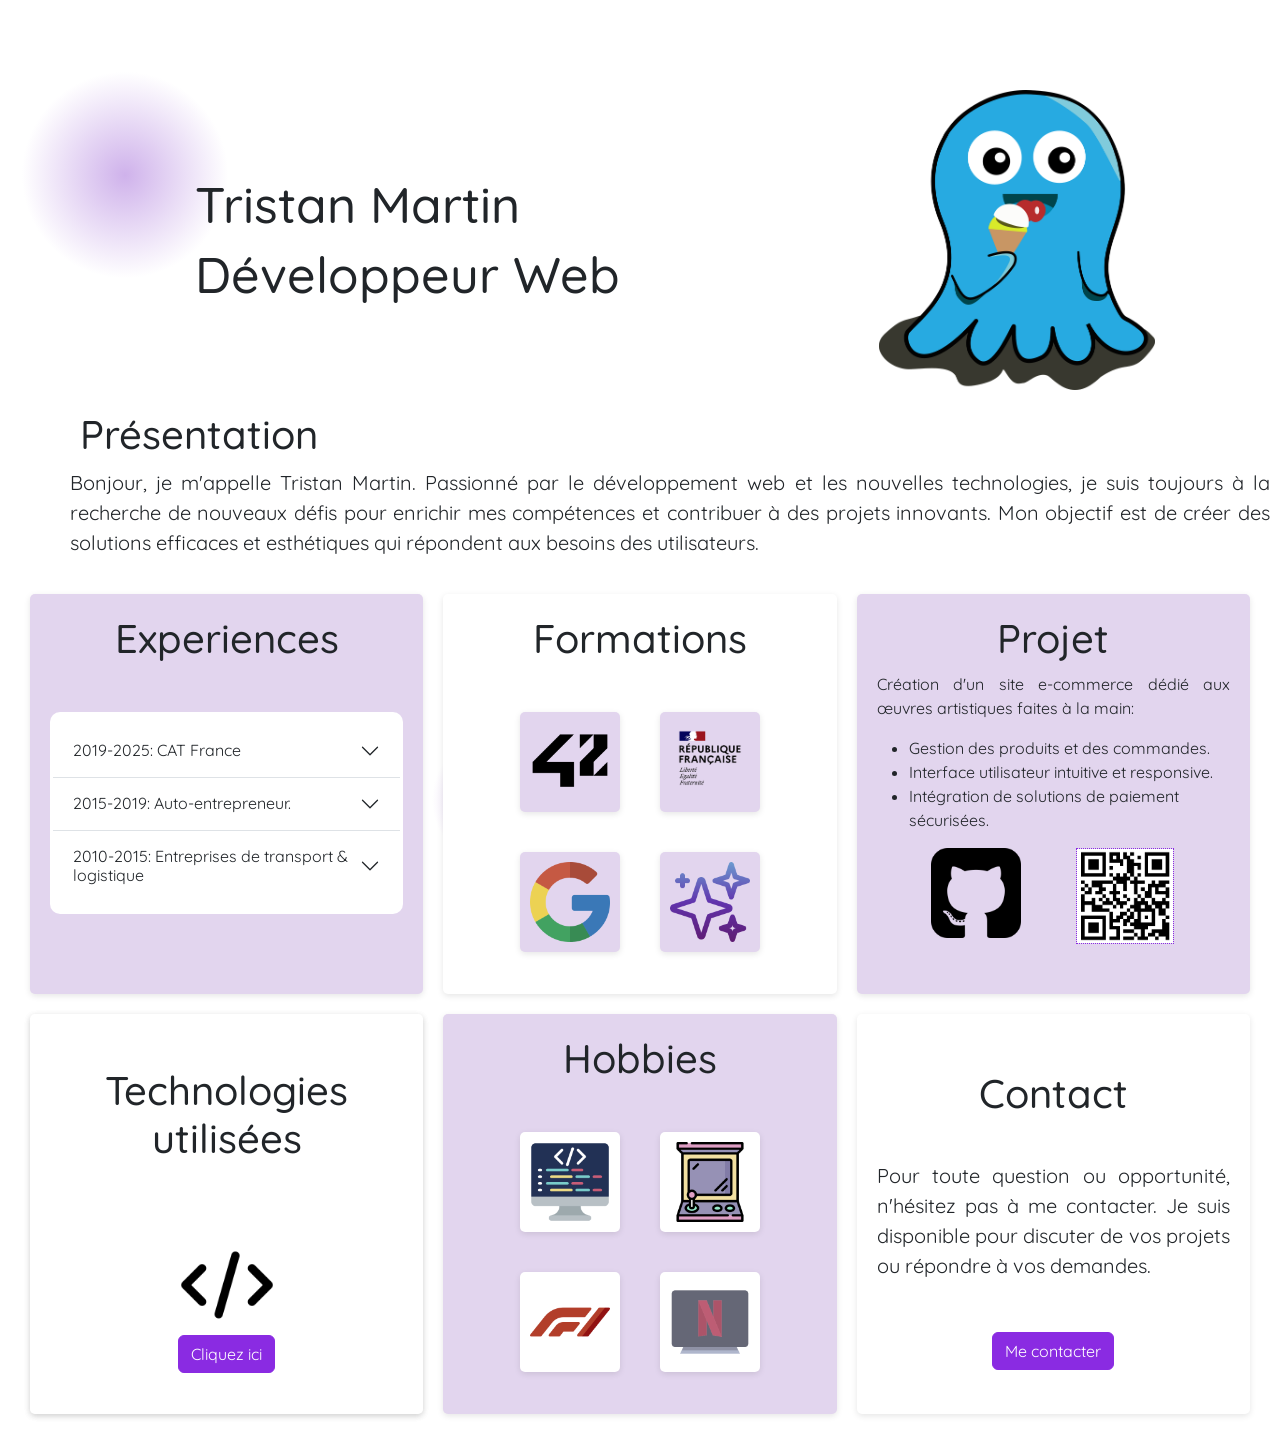
==== cvmartin.html @ cede71ad "MonNouveauCV" ====
<!DOCTYPE html>
<html lang="en">
<head>
    <meta charset="UTF-8">
    <meta name="viewport" content="width=device-width, initial-scale=1.0">
    <link href="https://cdn.jsdelivr.net/npm/bootstrap@5.3.3/dist/css/bootstrap.min.css" rel="stylesheet" integrity="sha384-QWTKZyjpPEjISv5WaRU9OFeRpok6YctnYmDr5pNlyT2bRjXh0JMhjY6hW+ALEwIH" crossorigin="anonymous">
    <script src="https://cdn.jsdelivr.net/npm/bootstrap@5.3.3/dist/js/bootstrap.bundle.min.js" integrity="sha384-YvpcrYf0tY3lHB60NNkmXc5s9fDVZLESaAA55NDzOxhy9GkcIdslK1eN7N6jIeHz" crossorigin="anonymous"></script>
    <link rel="stylesheet" href="./style.css">
    <title>CV</title>
</head>
<body>
    <header></header>
    <main>
        <div class="main-container">
            <div class="presentation-container">
                <div class="presentation-top-container">
                    <div class="titles-container">
                        <h1 class="title">Tristan Martin</h1>
                        <h1 class="sub-title">Développeur Web</h1>
                    </div>
                    <div class="image-avatar-container">
                        <img src="./images/monster-654750_1280.png" alt="">
                    </div>
                </div>
                <div class="text-presentation-container">
                    <h1>Présentation</h1>
                    <p>Bonjour, je m'appelle Tristan Martin. Passionné par le développement web et les nouvelles technologies, je suis toujours à la recherche de nouveaux défis pour enrichir mes compétences et contribuer à des projets innovants. Mon objectif est de créer des solutions efficaces et esthétiques qui répondent aux besoins des utilisateurs.</p>
                </div>
            </div>
            <div class="grid-container">
                <div class="experiences-container box">
                    <h1>Experiences</h1>
                    <div class="accordion-border-container">
                        <div class="accordion accordion-flush" id="accordionFlushExample">
                            <div class="accordion-item">
                            <h2 class="accordion-header">
                                <button class="accordion-button collapsed" type="button" data-bs-toggle="collapse" data-bs-target="#flush-collapseOne" aria-expanded="false" aria-controls="flush-collapseOne">
                                    2019-2025:  CAT France
                                </button>
                            </h2>
                            <div id="flush-collapseOne" class="accordion-collapse collapse" data-bs-parent="#accordionFlushExample">
                                <div class="accordion-body">Exploitant de transport routier.</div>
                            </div>
                            </div>
                            <div class="accordion-item">
                            <h2 class="accordion-header">
                                <button class="accordion-button collapsed" type="button" data-bs-toggle="collapse" data-bs-target="#flush-collapseTwo" aria-expanded="false" aria-controls="flush-collapseTwo">
                                    2015-2019: Auto-entrepreneur.
                                </button>
                            </h2>
                                <div id="flush-collapseTwo" class="accordion-collapse collapse" data-bs-parent="#accordionFlushExample">
                                <div class="accordion-body">Analyste/Commentateur dans l'e-sport.</div>
                                </div>
                            </div>
                            <div class="accordion-item">
                            <h2 class="accordion-header">
                                <button class="accordion-button collapsed" type="button" data-bs-toggle="collapse" data-bs-target="#flush-collapseThree" aria-expanded="false" aria-controls="flush-collapseThree">
                                    2010-2015: Entreprises de transport &   logistique
                                </button>
                            </h2>
                            <div id="flush-collapseThree" class="accordion-collapse collapse  " data-bs-parent="#accordionFlushExample">
                                <div class="accordion-body">Diverses missions dans le transport & logistique.</div>
                            </div>
                        </div>
                      </div>
                    </div>
                </div>
                <div class="formations-container box">
                    <h1>Formations</h1>
                    <div class="formation-group">
                        <div class="formation box formation1">
                            <img class="img-formation" src="./images/logo42.png" alt="42">
                            <div class="popup-formation box popup" id="pop1">
                                <h3>Piscine de l'école 42</h3>
                                <p>1 mois intensif de programmation en language C.</p>
                            </div>
                        </div>
                        <div class="formation box formation2">
                            <img class="img-formation" src="./images/republique-francaise-logo.png" alt="greta">
                            <div class="popup-formation box popup" id="pop2">
                                <h3>GRETA</h3>
                                <p>Titre pro: Développeur Web et Web Mobile.</p>
                            </div>
                        </div>
                        <div class="formation box formation3">
                            <img class="img-formation" src="./images/google.png" alt="greta">
                            <div class="popup-formation box popup" id="pop3">
                                <h3>Google</h3>
                                <p>Apprentissage via Google.</p>
                            </div>
                        </div>
                        <div class="formation box formation4">
                            <img class="img-formation" src="./images/ai-technology.png" alt="greta">
                            <div class="popup-formation box popup" id="pop4">
                                <h3>AI Tech</h3>
                                <p>Apprentissage via différentes intelligences artificielle generative.</p>
                            </div>
                        </div>
                    </div>
                </div>
                <div class="projet-container box">
                    <h1>Projet</h1>
                    <p>Création d'un site e-commerce dédié aux œuvres artistiques faites à la main:
                        <ul>
                            <li>Gestion des produits et des commandes.</li>
                            <li>Interface utilisateur intuitive et responsive.</li>
                            <li>Intégration de solutions de paiement sécurisées.</li>
                        </ul>
                    </p>
                    <div class="bottom-projet-container">
                        <div class="github-info-container">
                            <p><img src="./images/github-sign.png" alt="github-icon">
                            </p>
                        </div>
                        <div class="qr-container"><a href="https://github.com/trqr" target="_blank"><img src="./images/githubqr.png" alt="qrcode"></div></a>
                    </div>
                </div>
                <div class="competences-container box">
                    <div class="logos-container">
                        <img src="./images/html5-brands.svg" alt="html">
                        <img src="./images/css3-alt-brands.svg" alt="css">
                        <img src="./images/js-brands.svg" alt="js">
                        <img src="./images/angular-brands.svg" alt="angular">
                        <img src="./images/java-brands.svg" alt="java">
                        <img src="./images/react-brands.svg" alt="react">
                    </div>
                    <!-------------------------------- translate container --------------------- -->
                    <div id="target" class="translate-container box">
                        <h1>Technologies utilisées</h1>
                        <div class="translate-content">
                            <img src="./images/code.png" alt="">

                            <div class="translate-buttons">
                                <a href="#target">
                                    <button  class="btn btn-primary btn-custom translate-button">Cliquez ici</button>
                                </a>
                                <a href="#target2">
                                    <button  class="btn btn-primary btn-custom translate-button2">Cliquez ici</button>
                                </a>
                            </div>
                        </div>
                    </div>
                    <!------------------------------------------------------------------------------>

                </div>
                <div class="hobbit-container box">
                    <h1>Hobbies</h1>
                    <div class="formation-group">
                        <div class="formation box formation1">
                            <img class="img-formation" src="./images/programming.png" alt="dev">
                            <div class="popup-formation box popup" id="pop1">
                                <h3>Programming</h3>
                            </div>
                        </div>
                        <div class="formation box formation2">
                            <img class="img-formation" src="./images/arcade.png" alt="gaming">
                            <div class="popup-formation box popup" id="pop2">
                                <h3>Gaming</h3>
                            </div>
                        </div>
                        <div class="formation box formation3">
                            <img class="img-formation" src="./images/f1.png" alt="F1">
                            <div class="popup-formation box popup" id="pop3">
                                <h3>Formula One</h3>
                            </div>
                        </div>
                        <div class="formation box formation4">
                            <img class="img-formation" src="./images/netflix.png" alt="netflix">
                            <div class="popup-formation box popup" id="pop4">
                                <h3>Streaming</h3>
                            </div>
                        </div>
                    </div>
                </div>
                <div class="contact-container box">
                    <h1> Contact </h1>
                    <p>Pour toute question ou opportunité, n'hésitez pas à me contacter. Je suis disponible pour discuter de vos projets ou répondre à vos demandes.</p>
                    <button class="btn btn-primary btn-custom" type="button" data-bs-toggle="offcanvas" data-bs-target="#offcanvasRight" aria-controls="offcanvasRight">Me contacter</button>
                </div>
            </div>
        </div>



<!-- ---------------------------------------------OFF CANVAS ------------------------------------------------------------------------------------ -->

        <div class="offcanvas offcanvas-end" tabindex="-1" id="offcanvasRight" aria-labelledby="offcanvasRightLabel">
            <div class="offcanvas-header">
                <h5 class="offcanvas-title" id="offcanvasRightLabel">Mes infos</h5>
                <button type="button" class="btn-close" data-bs-dismiss="offcanvas" aria-label="Close"></button>
            </div>
            <div class="offcanvas-body">
                <div class="contact-infos box">
                    <div class="name">
                        <img src="./images/identification-card.png" alt="tel">
                        <p>Tristan Martin</p>
                    </div>
                    <div class="tel">
                        <img src="./images/phone-call.png" alt="tel">
                        <p>06 01 83 95 32</p>
                    </div>
                    <div class="email">
                        <img src="./images/email.png" alt="tel">
                        <p>tristanqr@gmail.com</p>
                    </div>
                </div>
                <!-- <h5>Formulaire de contact</h5>
                <p>Si vous souhaitez me laisser un message par écrit: </p> -->
                <form class="box" action="" method="post">
                    <fieldset>
                        <legend>Contactez moi par écrit</legend>
                        <div class="name-input input">
                            <input type="text" id="name" name="name" placeholder="Alex, Yusuf..." required>
                            <label for="name">Prénom</label>
                        </div>
                        <div class="lastname-input input">
                            <input type="text" id="lastname" name="lastname" placeholder="Ex: Dupont, Martin..." required>
                            <label for="lastname">Nom</label>
                        </div>
                        <div class="email-input input">
                            <input type="email" id="email" name="email" placeholder="Ex: jeanrobert@exemple.com..." required>
                            <label for="email">Email</label>
                        </div>
                        <div class="textarea-input input">
                            <textarea  name="message" id="message" placeholder="Votre message" required></textarea>
                        </div>
                        <button class="btn btn-primary btn-custom submit-btn" type="submit">Envoyer</button>
                    </fieldset>
                </form>
            </div>
        </div>
        <div class="degrade-div"></div>
        <div class="degrade-div2"></div>
    </main>
    <footer></footer>
</body>
</html>
---- style.css ----
@import url('https://fonts.googleapis.com/css2?family=Quicksand:wght@300..700&display=swap');


/* div {
    border: 1px solid black;
} */

* {
    font-family: Quicksand;
}

body {
    background-color: rgb(255, 252, 252);
}

a {
    text-decoration: none;
}

p {
    font-size: 20px;
    text-align: justify;
}

h1{
    margin: 10px;
}

.title, .sub-title {
    font-size: 50px;
}

.box {
    box-shadow: 0 2px 6px rgba(0, 0, 0, 0.1);
    border-radius: 5px;
    background-color: white;
    padding: 10px 10px;
}

.box:hover {
    background-color: rgb(245, 250, 253);
}



.experiences-container, .projet-container, .hobbit-container {
    background-color: #e2d5ee;
    padding: 10px 20px;
}

.formations-container, .competences-container, .contact-container {
    padding: 10px 20px;
}

.experiences-container:hover, .projet-container:hover, .hobbit-container:hover {
    background-color: rgb(215, 198, 233);
}

.main-container {
    display: flex;
    justify-content: center;
    height: 95vh;
    margin: 30px 30px;
    .presentation-container {
        display: flex;
        flex-direction: column;
        justify-content: space-around;
        margin: 10px 30px;
        width: 40%;
        .presentation-top-container {
            display: flex;
            margin-top: 50px;
            align-items: center;
            .image-avatar-container {
                height: 300px;
                width: min-content;
                display: flex;
                float: right;
                img {
                    height: 300px;
                }
            }
        }
        .text-presentation-container {
           display: flex;
           flex-direction: column;
           justify-content: center;
           padding: 10px 10px;
        }
    }
}

.grid-container {
    display: grid;
    grid-template-columns: repeat(3, 1fr);
    grid-template-rows: repeat(2, 1fr);
    gap: 20px;
}

.contact-container {
    display: flex;
    flex-direction: column;
    align-items: center;
    justify-content: space-evenly;
}

.btn-custom {
    background-color: #8a2be2;
    border-color: #8a2be2;
}

.btn-custom:hover {
    background-color: #bd97e0;
    border-color: #bd97e0;
    box-shadow: 0 2px 6px rgba(0, 0, 0, 0.3);
}

.input {
    position: relative;
    margin: 10px 10px;
    input {
        width: 100%;
        height: 40px;
        border-radius: 5px;
        border: 1px solid black;
        padding-left: 8px;
    }
    label {
        position: absolute;
        bottom: 7px;
        right: 10px;
    }
    textarea {
        width: 100%;
        min-height: 250px;
        padding-left: 8px;
    }
}

h5 {
    margin: 20px;
}

input:focus, input:hover, textarea:focus, textarea:hover {
    background-color: rgb(226, 213, 238);
    ~ label {
        background-color: rgb(226, 213, 238);
    }
}

.offcanvas-body {
    display: flex;
    flex-direction: column;
    justify-content: start;
    p {
        font-size: 16px
    }
    .contact-infos div {
        display: flex;
        align-items: center;    
        p {
            margin: 10px 10px;
            font-size: 16px;
        }
        img {
            width: 30px;
            height: 30px;
        }
    }
}

.contact-infos {
    margin-bottom: 40px;
    padding-left: 20px;
}

form {
    display: flex;
    flex-direction: column;
    legend {
        margin: 10px 10px;
    }
    button {
        width: 100%;
    }
}

.competences-container {
    position: relative;
}

.translate-container {
    position: absolute;
    z-index: 2;
    width: 100%;
    height: 100%;
    top: 0px;
    left: 0px;
    display: flex;
    flex-direction: column;
    justify-content: space-around;
    align-items: center;
    text-align: center;
    img {
        width: 100px;
    }
}

.translate-container:target  {
    transition: ease-in-out 1s;
    transform: translateX(250px);
    box-shadow: 0 2px 6px rgba(0, 0, 0, 0.452);
    .translate-button {
        display: none;
    }
    .translate-button2 {
        display: block;
    }
}


.translate-container {
    transition: transform 1s ease-in-out;
}

.translate-container:active:after {
    transform: translateX(0);
}

.logos-container {
    display: grid;
    grid-template-columns: 120px 120px;
    grid-template-rows: 120px 120px;
    height: 100%;
    gap: 20px;
    img {
        height: auto;
        width: 80px; 
    }
}

.translate-buttons {
    position: relative;
}

.translate-button2 {
    display: none;
}

.last-accordion {
    border-bottom-right-radius: 10px;
}

.experiences-container {
    text-align: center;
}

.accordion-border-container {
    background-color: white;
    padding: 3px;
    border-radius: 10px;
    margin: 50px 0;
}
.accordion {
    display: flex;
    flex-direction: column;
    justify-content: center;
    margin: 10px 0px;
}

.formations-container {
    text-align: center;
}

.formation-group {
    display: grid;
    grid-template-columns: 100px 100px;
    grid-template-rows: 100px 100px;
    gap: 40px;
    justify-content: center;
    margin-top: 50px;
}

.formation {
    position: relative;
    .img-formation {
        max-width: 80px;
        max-height: 80px;
        filter: grayscale(0.4);
    }
}

.popup {
    display: none;  /* a mettre en none */
    position: absolute;
    height: auto;
    width: 350px;
    z-index: 5;
    color: rgb(0, 0, 0);
    border: 1px solid rgb(149, 109, 185);
    padding: 15px 15px;
    box-shadow: 0 12px 12px rgba(0, 0, 0, 0.644);
    p {
        font-size: 16px;
    }
}

.formation:hover div {
    display: block;
}

.formation:hover #pop1, #pop3 {
    animation: translateLeft 0.6s ease normal;
}

.formation:hover #pop2, #pop4 {
    animation: translateRight 0.6s ease normal;
}

#pop1, #pop3 {
    right: 120px;
    top: 10px;
    background: linear-gradient(90deg, rgb(215, 198, 233) 0%, rgb(188, 158, 216) 100%);
}
#pop2, #pop4 {
    left: 120px;
    top: 10px;
    background: linear-gradient(90deg, rgb(188, 158, 216) 0%, rgb(215, 198, 233) 100%);
}

.formations-container .formation {
    background-color: #e2d5ee;
}

.formations-container .formation:hover {
    background-color: rgb(215, 198, 233);
}



.projet-container {
    h1 {
        text-align: center;
    }
    p {
        font-size: 16px;
    }
    .qr-container{
        width: 100px;
        height: 100px;
        img {
            width: 98px;
            border: 1px dotted blueviolet;
        }
    }
}

.bottom-projet-container {
    display: flex;
    justify-content: space-evenly;
    align-content: center;
    p {
        font-size: 18spx;
        font-weight: 600;
        img {
            height: 90px;
        };
    }
}

.hobbit-container {
    text-align: center;
    .popup {
        width: auto;
    }
}

.degrade-div {
    position: absolute;
    top: 0px;
    width: 250px;
    height: 350px;
    z-index: -2;
    background: rgb(226,213,238);
    background: radial-gradient(circle, rgb(207, 178, 235) 0%, rgba(255,255,255,1) 48%);
}

.degrade-div2 {
    position: absolute;
    top: 700px;
    left: 400px;
    width: 200px;
    height: 200px;
    z-index: -2;
    background: rgb(226,213,238);
    background: radial-gradient(circle, rgb(207, 178, 235) 0%, rgba(255,255,255,1) 48%);
}

/* .experiences-group {
    display: flex;
    justify-content: space-evenly;
    
} */


@keyframes translateLeft {
    0% {
        transform: scale(0.1) translateX(500px);
        opacity: 0;
    }
    100% {
        transform: scale(1) translateX(0px);
        opacity: 1;
    }
}

@keyframes translateRight {
    from {
        transform: scale(0.1) translateX(-500px);
        opacity: 0;
    }
    to {
        transform: scale(1) translateX(0px);
        opacity: 1;
    }
}


@media screen and (max-width: 4000px){
    .grid-container{
        width: 60%;
    }
}

@media screen and (max-width: 1280px) {
    .main-container {
        flex-direction: column;
        height: auto;
    }

    .grid-container {
        display: grid;
        grid-template-columns: repeat(3, 1fr);
        grid-template-rows: repeat(2, 400px);
        width: 100%;
    }

    .presentation-container {
        flex-direction: column !important;
        width: 100% !important;
        height: auto;
        .presentation-top-container {
            flex-direction: row;
            justify-content: space-around;
        }
    }
}

@media (max-width: 768px) {
    .grid-container {
        align-content: center;
        grid-template-columns: 1fr 1fr;
        gap: 10px;
    }

    .presentation-container {
        flex-direction: column !important;
        width: 100% !important;
        .presentation-top-container {
            flex-direction: column;
        }
    }

    .translate-container:target  {
        transition: ease-in-out 1s;
        transform: translateX(-290px);
    }

    .logos-container {
        justify-content: flex-end;
    }

    .degrade-div2 {
        left: 200px;
    }

    #pop1, #pop3 {
        right: 0px;
        top: 10px;
        width: 150px;
    }
    #pop2, #pop4 {
        left: 0px;
        top: 10px;
        width: 150px;
    }
}

@media (max-width: 576px) {
    .grid-container {
        align-content: center;
        grid-template-columns: 1fr;
        grid-template-rows: repeat(6, 400px);
        gap: 10px;
    }

    .presentation-container {
        flex-direction: column !important;
        width: 100% !important;
    }

    
    .translate-container:target  {
        transition: ease-in-out 1s;
        transform: translateY(-280px);
    }

    .logos-container {
        grid-template-columns: repeat(3, 1fr);
        align-content: end;
        img {
            width: 50px;
        }
    }

    .degrade-div2 {
        left: 200px;
    }

    #pop1, #pop3 {
        left: 0px;
        top: 10px;
        width: 150px;
    }
    #pop2, #pop4 {
        right: 100px;
        top: 10px;
        width: 150px;
    }
}
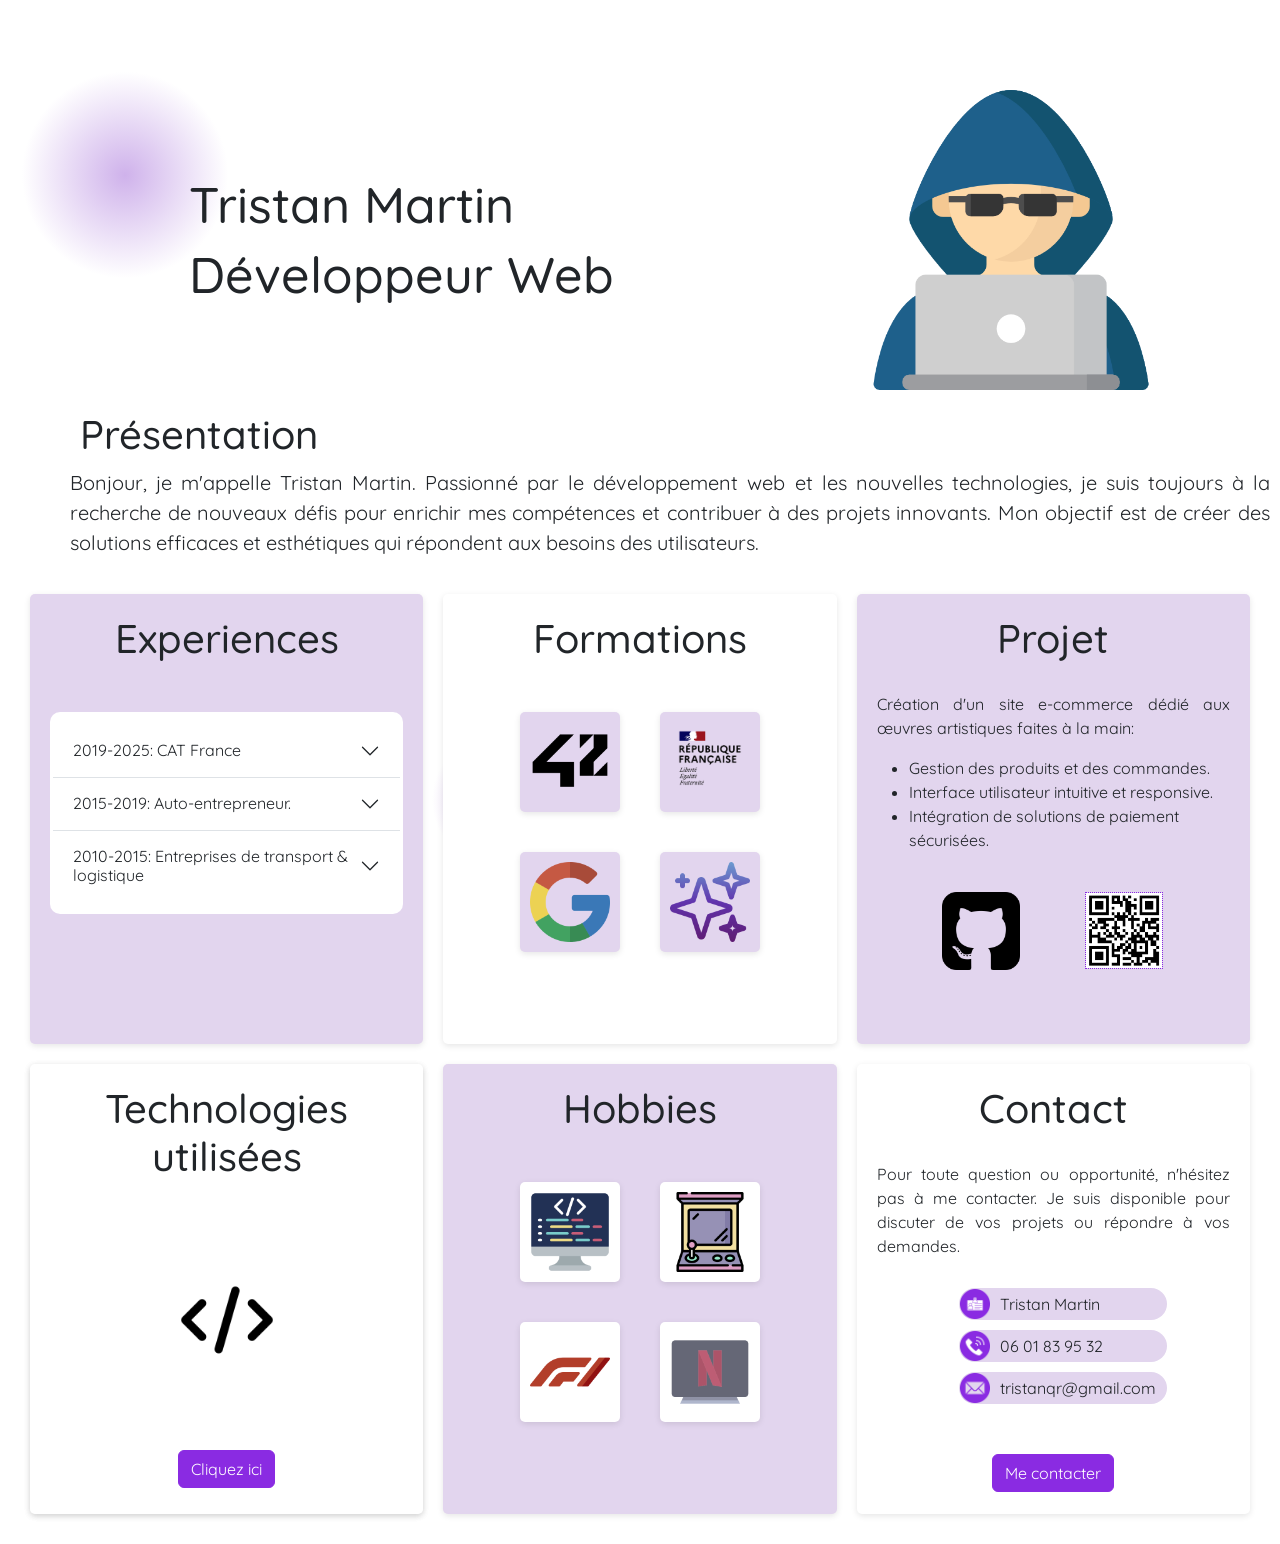
==== commit 578be463: "upgrade" ====
--- a/cvmartin.html
+++ b/cvmartin.html
@@ -19,7 +19,7 @@
                         <h1 class="sub-title">Développeur Web</h1>
                     </div>
                     <div class="image-avatar-container">
-                        <img src="./images/monster-654750_1280.png" alt="">
+                        <img src="./images/hacker.png" alt="">
                     </div>
                 </div>
                 <div class="text-presentation-container">
@@ -108,8 +108,8 @@
                         </ul>
                     </p>
                     <div class="bottom-projet-container">
-                        <div class="github-info-container">
-                            <p><img src="./images/github-sign.png" alt="github-icon">
+                        <div class="github-info-container"><a href="https://github.com/trqr" target="_blank">
+                            <p><img src="./images/github-sign.png" alt="github-icon"></a>
                             </p>
                         </div>
                         <div class="qr-container"><a href="https://github.com/trqr" target="_blank"><img src="./images/githubqr.png" alt="qrcode"></div></a>
@@ -174,8 +174,24 @@
                 </div>
                 <div class="contact-container box">
                     <h1> Contact </h1>
-                    <p>Pour toute question ou opportunité, n'hésitez pas à me contacter. Je suis disponible pour discuter de vos projets ou répondre à vos demandes.</p>
-                    <button class="btn btn-primary btn-custom" type="button" data-bs-toggle="offcanvas" data-bs-target="#offcanvasRight" aria-controls="offcanvasRight">Me contacter</button>
+                    <div class="contact-details">
+                        <p>Pour toute question ou opportunité, n'hésitez pas à me contacter. Je suis disponible pour discuter de vos projets ou répondre à vos demandes.</p>
+                        <div class="contact-infos">
+                            <div class="name">
+                                <img src="./images/identification-card.png" alt="tel">
+                                <p>Tristan Martin</p>
+                            </div>
+                            <div class="tel">
+                                <img src="./images/phone-call.png" alt="tel">
+                                <p>06 01 83 95 32</p>
+                            </div>
+                            <div class="email">
+                                <img src="./images/email.png" alt="tel">
+                                <p>tristanqr@gmail.com</p>
+                            </div>
+                        </div>
+                        <button class="btn btn-primary btn-custom" type="button" data-bs-toggle="offcanvas" data-bs-target="#offcanvasRight" aria-controls="offcanvasRight">Me contacter</button>
+                    </div>
                 </div>
             </div>
         </div>
--- a/style.css
+++ b/style.css
@@ -41,8 +41,6 @@
 .box:hover {
     background-color: rgb(245, 250, 253);
 }
-
-
 
 .experiences-container, .projet-container, .hobbit-container {
     background-color: #e2d5ee;
@@ -94,15 +92,43 @@
 .grid-container {
     display: grid;
     grid-template-columns: repeat(3, 1fr);
-    grid-template-rows: repeat(2, 1fr);
+    grid-template-rows: repeat(2, 450px);
     gap: 20px;
 }
 
-.contact-container {
+
+
+.contact-container h1 {
+    margin: 10px;
+    text-align: center;
+}
+
+.contact-details {
     display: flex;
     flex-direction: column;
     align-items: center;
-    justify-content: space-evenly;
+    p {
+        font-size: 16px;
+        margin: 20px 0px;
+    }
+    .contact-infos {
+        div {
+            background-color: #e2d5ee;
+            border-radius: 20px;
+            display: flex;
+            align-items: center;
+            margin: 10px 10px;
+            padding: 1px 1px;
+            p {
+                font-size: 16px;
+                margin: 0 10px;
+            }
+            img {
+                width: 30px;
+                height: 30px;
+            }
+        }
+    }
 }
 
 .btn-custom {
@@ -111,10 +137,11 @@
 }
 
 .btn-custom:hover {
-    background-color: #bd97e0;
-    border-color: #bd97e0;
+    background-color: #884ebe;
+    border-color: #884ebe;
     box-shadow: 0 2px 6px rgba(0, 0, 0, 0.3);
 }
+
 
 .input {
     position: relative;
@@ -124,17 +151,20 @@
         height: 40px;
         border-radius: 5px;
         border: 1px solid black;
-        padding-left: 8px;
+        padding-left: 8px;  
+        transition: ease 0.3s;
     }
     label {
         position: absolute;
         bottom: 7px;
         right: 10px;
+        transition: ease 0.3s;
     }
     textarea {
         width: 100%;
         min-height: 250px;
         padding-left: 8px;
+        transition: ease 0.3s;
     }
 }
 
@@ -157,11 +187,15 @@
         font-size: 16px
     }
     .contact-infos div {
+        background-color: #e2d5ee;
+        border-radius: 20px;
         display: flex;
-        align-items: center;    
+        align-items: center;
+        margin: 10px 10px;
+        padding: 1px 1px;
         p {
-            margin: 10px 10px;
             font-size: 16px;
+            margin: 0 10px;
         }
         img {
             width: 30px;
@@ -169,6 +203,8 @@
         }
     }
 }
+
+
 
 .contact-infos {
     margin-bottom: 40px;
@@ -197,13 +233,17 @@
     height: 100%;
     top: 0px;
     left: 0px;
-    display: flex;
-    flex-direction: column;
-    justify-content: space-around;
-    align-items: center;
     text-align: center;
     img {
         width: 100px;
+    }
+    .translate-content {
+        display: flex;
+        flex-direction: column;
+        align-items: center;
+        img {
+            margin: 80px;
+        }
     }
 }
 
@@ -236,7 +276,7 @@
     gap: 20px;
     img {
         height: auto;
-        width: 80px; 
+        width: 80px;
     }
 }
 
@@ -337,20 +377,19 @@
     background-color: rgb(215, 198, 233);
 }
 
-
-
 .projet-container {
     h1 {
         text-align: center;
+        margin-bottom: 30px;
     }
     p {
         font-size: 16px;
     }
     .qr-container{
-        width: 100px;
-        height: 100px;
+        width: 80px;
+        height: 80px;
         img {
-            width: 98px;
+            width: 78px;
             border: 1px dotted blueviolet;
         }
     }
@@ -360,11 +399,12 @@
     display: flex;
     justify-content: space-evenly;
     align-content: center;
+    margin-top: 40px;
     p {
         font-size: 18spx;
         font-weight: 600;
         img {
-            height: 90px;
+            height: 78px;
         };
     }
 }
@@ -440,9 +480,8 @@
     }
 
     .grid-container {
-        display: grid;
         grid-template-columns: repeat(3, 1fr);
-        grid-template-rows: repeat(2, 400px);
+        grid-template-rows: repeat(2, 450px);
         width: 100%;
     }
 
@@ -461,6 +500,7 @@
     .grid-container {
         align-content: center;
         grid-template-columns: 1fr 1fr;
+        grid-template-rows: 450px;
         gap: 10px;
     }
 
@@ -501,7 +541,7 @@
     .grid-container {
         align-content: center;
         grid-template-columns: 1fr;
-        grid-template-rows: repeat(6, 400px);
+        grid-template-rows: repeat(6, 450px);
         gap: 10px;
     }
 
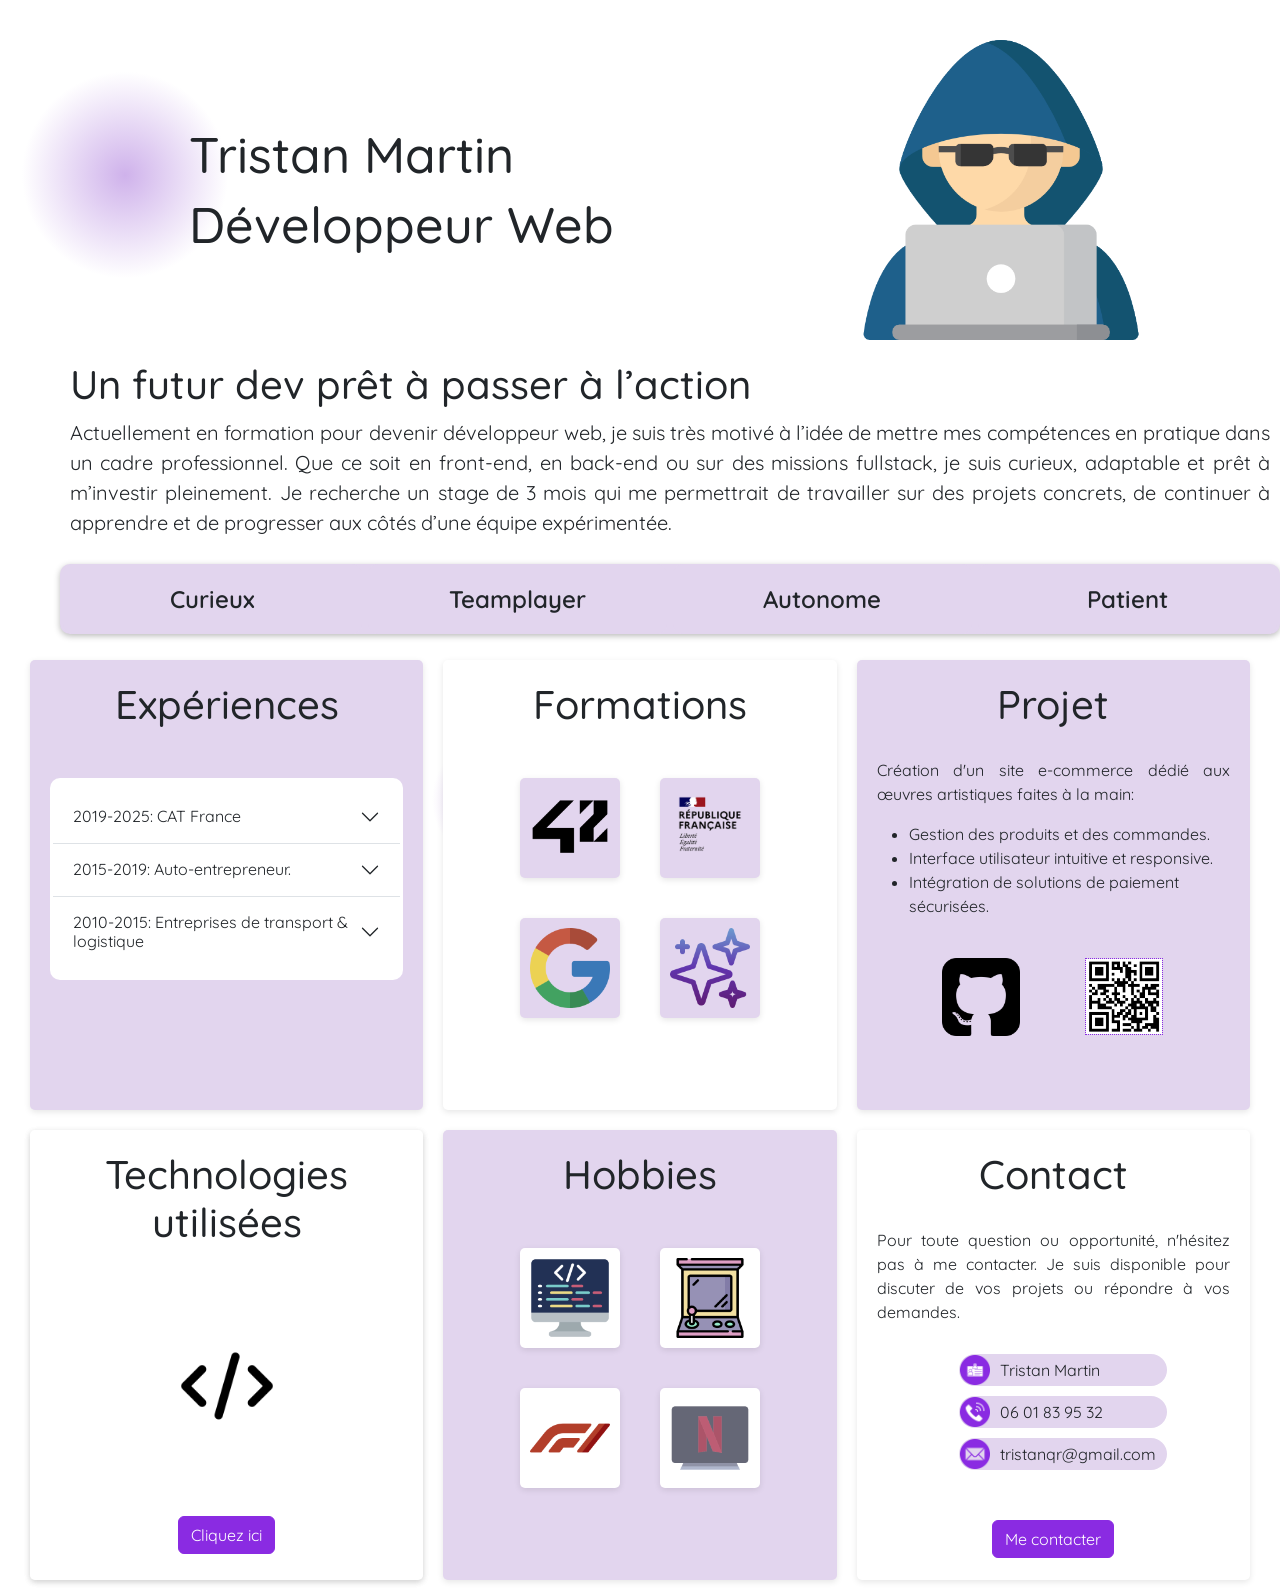
==== commit 79df0f75: "upgrade2" ====
--- a/cvmartin.html
+++ b/cvmartin.html
@@ -23,13 +23,21 @@
                     </div>
                 </div>
                 <div class="text-presentation-container">
-                    <h1>Présentation</h1>
-                    <p>Bonjour, je m'appelle Tristan Martin. Passionné par le développement web et les nouvelles technologies, je suis toujours à la recherche de nouveaux défis pour enrichir mes compétences et contribuer à des projets innovants. Mon objectif est de créer des solutions efficaces et esthétiques qui répondent aux besoins des utilisateurs.</p>
+                    <h1>Un futur dev prêt à passer à l’action</h1>
+                    <p>Actuellement en formation pour devenir développeur web, je suis très motivé à l’idée de mettre mes compétences en pratique dans un cadre professionnel. Que ce soit en front-end, en back-end ou sur des missions fullstack, je suis curieux, adaptable et prêt à m’investir pleinement. Je recherche un stage de 3 mois qui me permettrait de travailler sur des projets concrets, de continuer à apprendre et de progresser aux côtés d’une équipe expérimentée.</p>
+                </div>
+                <div class="soft-skills">
+                    <ul>
+                        <li class="soft-skill soft-skill1">Curieux</li>
+                        <li class="soft-skill">Teamplayer</li>
+                        <li class="soft-skill">Autonome</li>
+                        <li class="soft-skill soft-skill4">Patient</li>
+                    </ul>
                 </div>
             </div>
             <div class="grid-container">
                 <div class="experiences-container box">
-                    <h1>Experiences</h1>
+                    <h1>Expériences</h1>
                     <div class="accordion-border-container">
                         <div class="accordion accordion-flush" id="accordionFlushExample">
                             <div class="accordion-item">
--- a/style.css
+++ b/style.css
@@ -24,7 +24,7 @@
 }
 
 h1{
-    margin: 10px;
+    margin: 10px 0px;
 }
 
 .title, .sub-title {
@@ -59,7 +59,7 @@
     display: flex;
     justify-content: center;
     height: 95vh;
-    margin: 30px 30px;
+    margin: 10px 30px;
     .presentation-container {
         display: flex;
         flex-direction: column;
@@ -68,7 +68,9 @@
         width: 40%;
         .presentation-top-container {
             display: flex;
-            margin-top: 50px;
+            margin-top: 20px;
+            margin-left: 10px;
+            margin-right: 10px;
             align-items: center;
             .image-avatar-container {
                 height: 300px;
@@ -86,7 +88,36 @@
            justify-content: center;
            padding: 10px 10px;
         }
-    }
+        .soft-skills ul {
+            display: flex;
+            justify-content: space-around;
+            padding: 0px 0px;
+            border-radius: 10px;
+            background-color: #e2d5ee;
+            box-shadow: 0 2px 6px rgba(0, 0, 0, 0.274);
+            li {
+                list-style: none;
+                display: flex;
+                align-items: center;
+                justify-content: center;
+                font-size: 24px;
+                font-weight: 600;
+                background-color: #e2d5ee;
+                border-bottom-left-radius: 10px;
+                border-bottom-right-radius: 10px;
+                border-radius: 10px;
+                width: 24.5%;
+                height: 70px;
+                transition: ease-in-out 0.5s;
+            }
+        }
+    }
+}
+
+.soft-skill:hover {
+    transform: translateY(-15px);
+    box-shadow: 0 0px 6px rgba(0, 0, 0, 0.233);
+    background-color: white;
 }
 
 .grid-container {
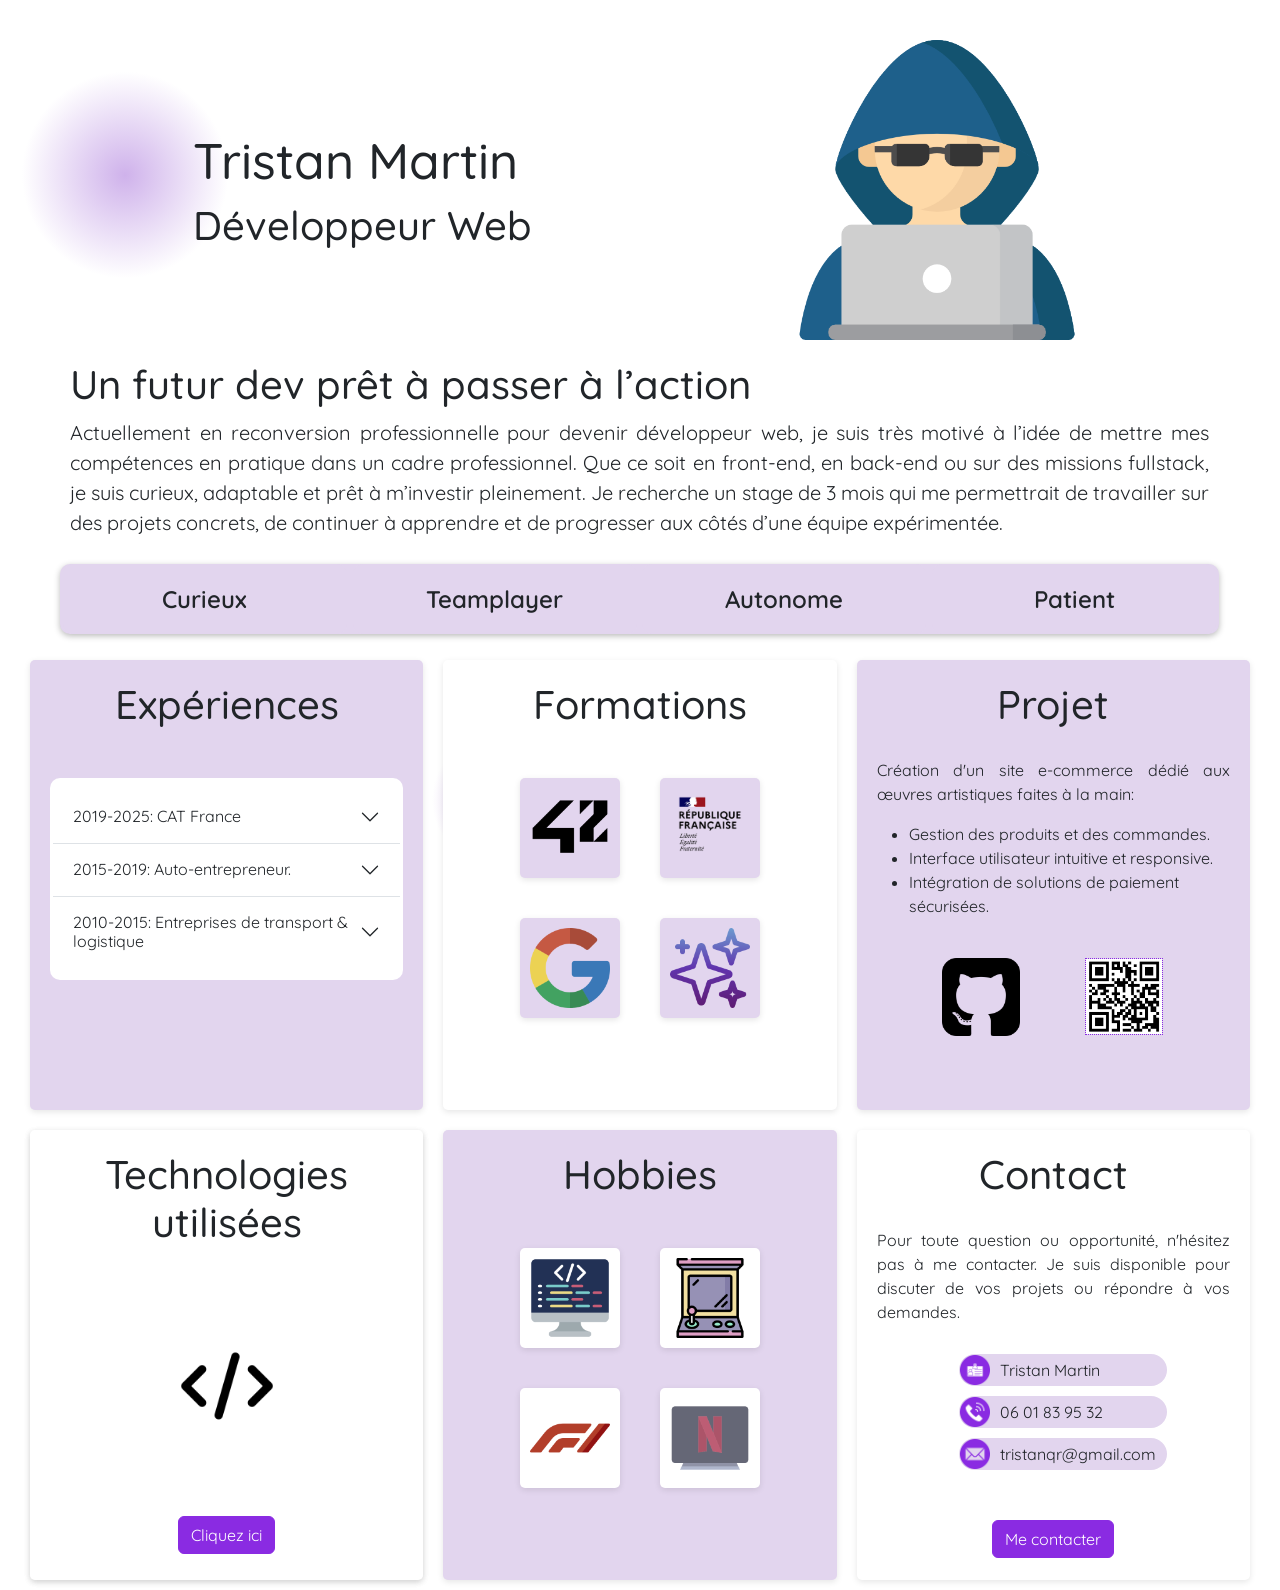
==== commit 76e48838: "upgrade" ====
--- a/cvmartin.html
+++ b/cvmartin.html
@@ -24,14 +24,14 @@
                 </div>
                 <div class="text-presentation-container">
                     <h1>Un futur dev prêt à passer à l’action</h1>
-                    <p>Actuellement en formation pour devenir développeur web, je suis très motivé à l’idée de mettre mes compétences en pratique dans un cadre professionnel. Que ce soit en front-end, en back-end ou sur des missions fullstack, je suis curieux, adaptable et prêt à m’investir pleinement. Je recherche un stage de 3 mois qui me permettrait de travailler sur des projets concrets, de continuer à apprendre et de progresser aux côtés d’une équipe expérimentée.</p>
+                    <p>Actuellement en reconversion professionnelle pour devenir développeur web, je suis très motivé à l’idée de mettre mes compétences en pratique dans un cadre professionnel. Que ce soit en front-end, en back-end ou sur des missions fullstack, je suis curieux, adaptable et prêt à m’investir pleinement. Je recherche un stage de 3 mois qui me permettrait de travailler sur des projets concrets, de continuer à apprendre et de progresser aux côtés d’une équipe expérimentée.</p>
                 </div>
                 <div class="soft-skills">
                     <ul>
-                        <li class="soft-skill soft-skill1">Curieux</li>
+                        <li class="soft-skill">Curieux</li>
                         <li class="soft-skill">Teamplayer</li>
                         <li class="soft-skill">Autonome</li>
-                        <li class="soft-skill soft-skill4">Patient</li>
+                        <li class="soft-skill">Patient</li>
                     </ul>
                 </div>
             </div>
--- a/style.css
+++ b/style.css
@@ -27,8 +27,13 @@
     margin: 10px 0px;
 }
 
-.title, .sub-title {
+.title {
     font-size: 50px;
+}
+
+.sub-title {
+    font-size: 40px;
+    margin-right: 10px;
 }
 
 .box {
@@ -63,7 +68,7 @@
     .presentation-container {
         display: flex;
         flex-direction: column;
-        justify-content: space-around;
+        justify-content: space-between;
         margin: 10px 30px;
         width: 40%;
         .presentation-top-container {
@@ -518,7 +523,7 @@
 
     .presentation-container {
         flex-direction: column !important;
-        width: 100% !important;
+        width: 95% !important;
         height: auto;
         .presentation-top-container {
             flex-direction: row;
@@ -537,7 +542,7 @@
 
     .presentation-container {
         flex-direction: column !important;
-        width: 100% !important;
+        width: 95% !important;
         .presentation-top-container {
             flex-direction: column;
         }
@@ -576,11 +581,21 @@
         gap: 10px;
     }
 
+    .main-container {
+        padding: 0px 0px;
+    }
     .presentation-container {
         flex-direction: column !important;
-        width: 100% !important;
-    }
-
+        align-self: center;
+        text-align: center;
+        width: 95% !important;
+        margin: 0px 0px;
+        padding: 0px 0px;
+    }
+
+    .soft-skills li{
+        font-size: 14px !important;
+    }
     
     .translate-container:target  {
         transition: ease-in-out 1s;
